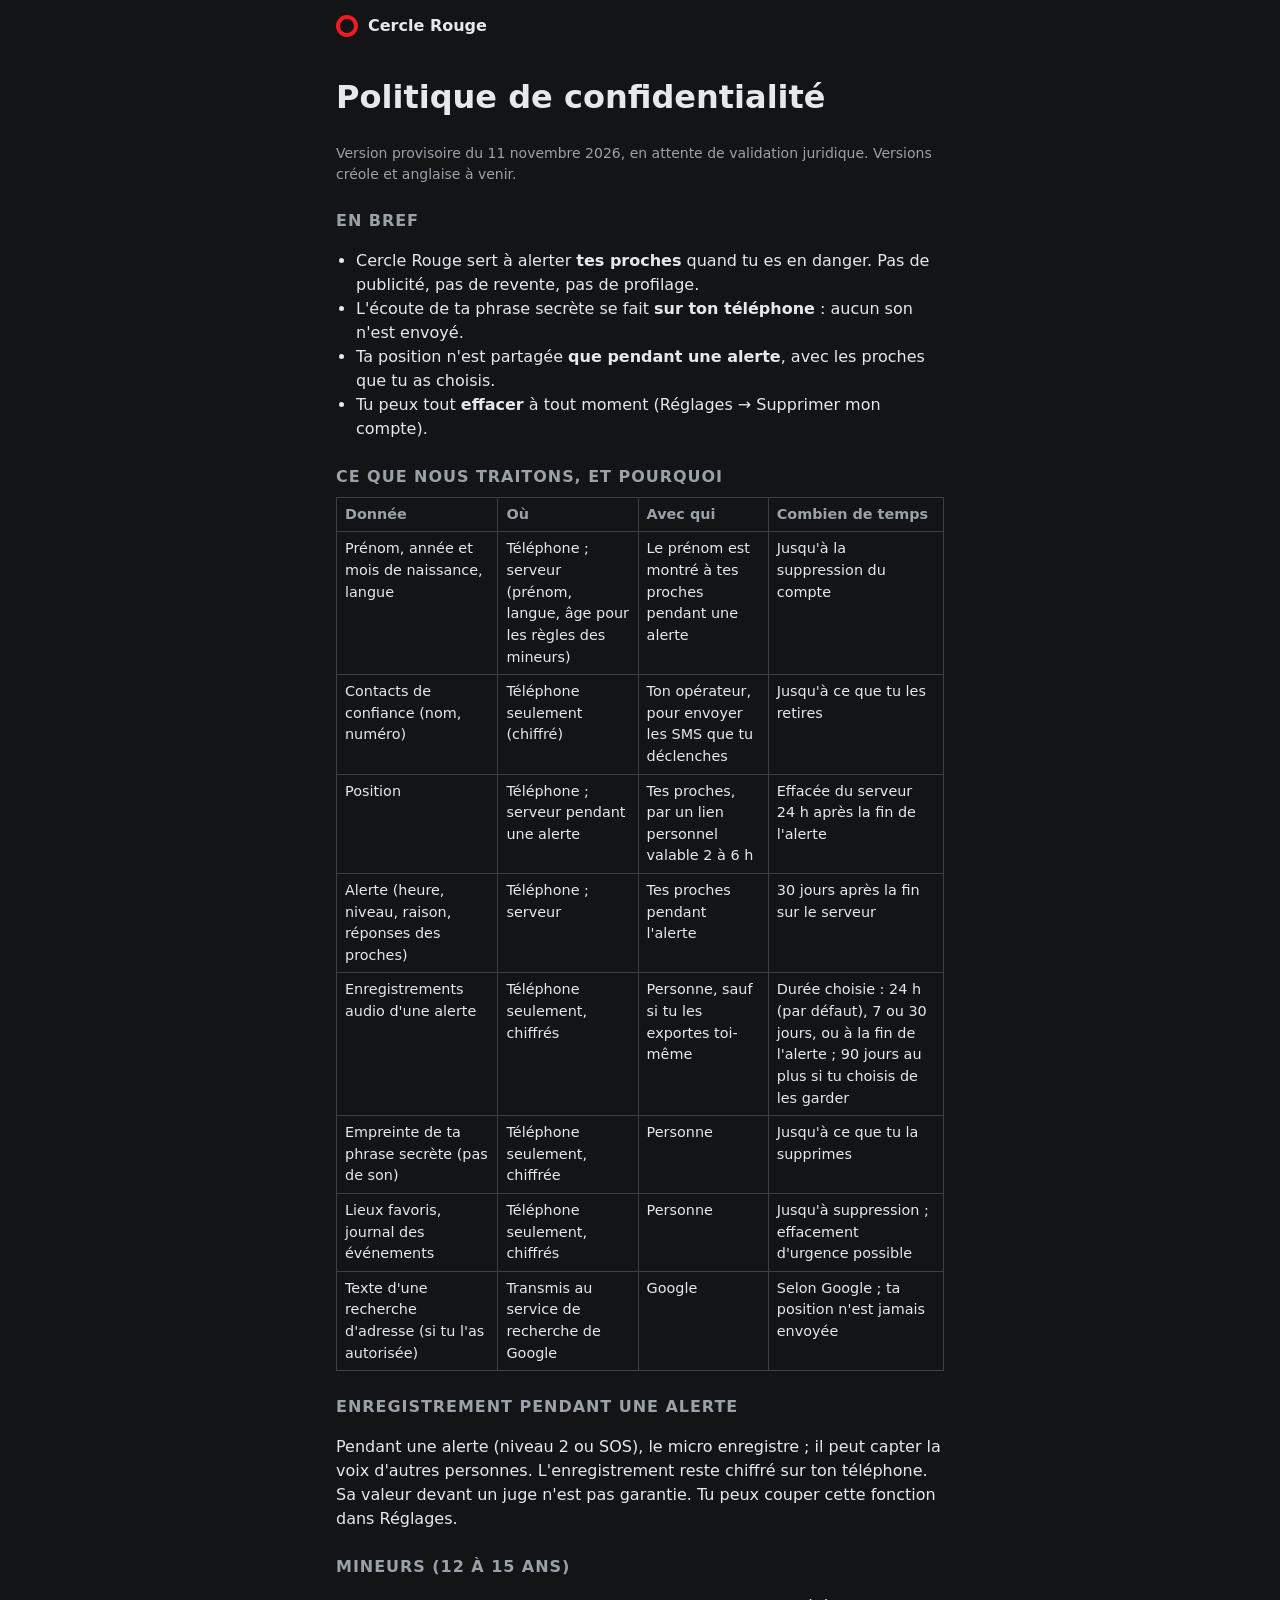
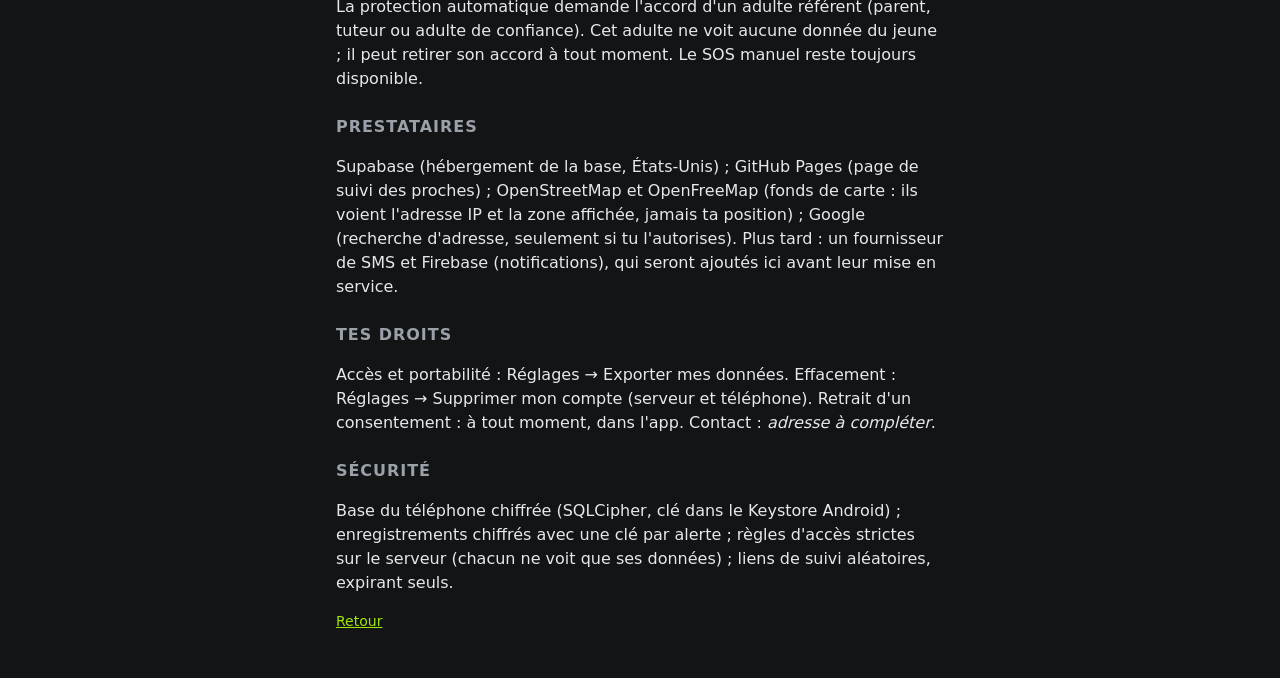
==== web/track/confidentialite.html @ b2c37a68 "Réglages, sécurité S7 (5 PIN faux → proches, biométrie, FLAG_SECURE, effacement d'urgence, guides ba" ====
<!doctype html>
<html lang="fr">
<head>
<meta charset="utf-8">
<meta name="viewport" content="width=device-width, initial-scale=1">
<meta name="referrer" content="no-referrer">
<meta http-equiv="Content-Security-Policy" content="default-src 'none'; style-src 'self'; base-uri 'none'; form-action 'none'">
<title>Cercle Rouge · Confidentialité</title>
<link rel="stylesheet" href="track.css">
</head>
<body>
<header class="top"><span class="logo" aria-hidden="true"></span><strong>Cercle Rouge</strong></header>
<main>
<h1>Politique de confidentialité</h1>
<p class="muted small">Version provisoire du 11 novembre 2026, en attente de validation juridique. Versions créole et anglaise à venir.</p>

<h2>En bref</h2>
<ul>
  <li>Cercle Rouge sert à alerter <strong>tes proches</strong> quand tu es en danger. Pas de publicité, pas de revente, pas de profilage.</li>
  <li>L'écoute de ta phrase secrète se fait <strong>sur ton téléphone</strong> : aucun son n'est envoyé.</li>
  <li>Ta position n'est partagée <strong>que pendant une alerte</strong>, avec les proches que tu as choisis.</li>
  <li>Tu peux tout <strong>effacer</strong> à tout moment (Réglages → Supprimer mon compte).</li>
</ul>

<h2>Ce que nous traitons, et pourquoi</h2>
<table>
  <tr><th>Donnée</th><th>Où</th><th>Avec qui</th><th>Combien de temps</th></tr>
  <tr><td>Prénom, année et mois de naissance, langue</td><td>Téléphone ; serveur (prénom, langue, âge pour les règles des mineurs)</td><td>Le prénom est montré à tes proches pendant une alerte</td><td>Jusqu'à la suppression du compte</td></tr>
  <tr><td>Contacts de confiance (nom, numéro)</td><td>Téléphone seulement (chiffré)</td><td>Ton opérateur, pour envoyer les SMS que tu déclenches</td><td>Jusqu'à ce que tu les retires</td></tr>
  <tr><td>Position</td><td>Téléphone ; serveur pendant une alerte</td><td>Tes proches, par un lien personnel valable 2 à 6 h</td><td>Effacée du serveur 24 h après la fin de l'alerte</td></tr>
  <tr><td>Alerte (heure, niveau, raison, réponses des proches)</td><td>Téléphone ; serveur</td><td>Tes proches pendant l'alerte</td><td>30 jours après la fin sur le serveur</td></tr>
  <tr><td>Enregistrements audio d'une alerte</td><td>Téléphone seulement, chiffrés</td><td>Personne, sauf si tu les exportes toi-même</td><td>Durée choisie : 24 h (par défaut), 7 ou 30 jours, ou à la fin de l'alerte ; 90 jours au plus si tu choisis de les garder</td></tr>
  <tr><td>Empreinte de ta phrase secrète (pas de son)</td><td>Téléphone seulement, chiffrée</td><td>Personne</td><td>Jusqu'à ce que tu la supprimes</td></tr>
  <tr><td>Lieux favoris, journal des événements</td><td>Téléphone seulement, chiffrés</td><td>Personne</td><td>Jusqu'à suppression ; effacement d'urgence possible</td></tr>
  <tr><td>Texte d'une recherche d'adresse (si tu l'as autorisée)</td><td>Transmis au service de recherche de Google</td><td>Google</td><td>Selon Google ; ta position n'est jamais envoyée</td></tr>
</table>

<h2>Enregistrement pendant une alerte</h2>
<p>Pendant une alerte (niveau 2 ou SOS), le micro enregistre ; il peut capter la voix d'autres personnes. L'enregistrement reste chiffré sur ton téléphone. Sa valeur devant un juge n'est pas garantie. Tu peux couper cette fonction dans Réglages.</p>

<h2>Mineurs (12 à 15 ans)</h2>
<p>La protection automatique demande l'accord d'un adulte référent (parent, tuteur ou adulte de confiance). Cet adulte ne voit aucune donnée du jeune ; il peut retirer son accord à tout moment. Le SOS manuel reste toujours disponible.</p>

<h2>Prestataires</h2>
<p>Supabase (hébergement de la base, États-Unis) ; GitHub Pages (page de suivi des proches) ; OpenStreetMap et OpenFreeMap (fonds de carte : ils voient l'adresse IP et la zone affichée, jamais ta position) ; Google (recherche d'adresse, seulement si tu l'autorises). Plus tard : un fournisseur de SMS et Firebase (notifications), qui seront ajoutés ici avant leur mise en service.</p>

<h2>Tes droits</h2>
<p>Accès et portabilité : Réglages → Exporter mes données. Effacement : Réglages → Supprimer mon compte (serveur et téléphone). Retrait d'un consentement : à tout moment, dans l'app. Contact : <em>adresse à compléter</em>.</p>

<h2>Sécurité</h2>
<p>Base du téléphone chiffrée (SQLCipher, clé dans le Keystore Android) ; enregistrements chiffrés avec une clé par alerte ; règles d'accès strictes sur le serveur (chacun ne voit que ses données) ; liens de suivi aléatoires, expirant seuls.</p>

<p class="muted small"><a href="./">Retour</a></p>
</main>
</body>
</html>
---- web/track/track.css ----
:root {
  --bg: #121416;
  --raised: #1b1e21;
  --ink: #e6e8ea;
  --muted: #9ba1a8;
  --line: #3a3f45;
  --lime: #a0e705;
  --on-lime: #0e1012;
  --danger: #ff6b5a;
  --warn: #ffd23f;
  --red: #ed1b24;
}
* { box-sizing: border-box; }
html, body { margin: 0; background: var(--bg); color: var(--ink); }
body {
  font: 16px/1.5 system-ui, -apple-system, "Segoe UI", Roboto, sans-serif;
  max-width: 640px; margin: 0 auto; padding: 0 16px 32px;
}
.top { display: flex; align-items: center; gap: 10px; padding: 14px 0; }
.logo { width: 22px; height: 22px; border-radius: 50%; border: 4px solid var(--red); }
.langs { margin-left: auto; display: flex; gap: 4px; }
.langs button {
  min-width: 44px; min-height: 44px; background: transparent; color: var(--muted);
  border: 2px solid var(--line); font-weight: 700; cursor: pointer;
}
.langs button[aria-pressed="true"] { color: var(--lime); border-color: var(--lime); }
.banner { padding: 16px; border: 2px solid var(--line); background: var(--raised); margin-bottom: 16px; }
.banner h1 { font-size: 1.35rem; margin: 0 0 4px; line-height: 1.3; }
.banner p { margin: 0; color: var(--muted); }
.banner.alert { border-color: var(--danger); }
.banner.alert h1 { color: var(--danger); }
.banner.verify { border-color: var(--warn); }
.banner.verify h1 { color: var(--warn); }
.banner.done { border-color: var(--lime); }
.banner.done h1 { color: var(--lime); }
.map { height: 300px; border: 2px solid var(--line); background: #222; }
.muted { color: var(--muted); }
.small { font-size: .875rem; }
a { color: var(--lime); }
.actions { display: grid; gap: 10px; margin: 16px 0 8px; }
.btn {
  display: flex; align-items: center; justify-content: center; min-height: 56px; padding: 0 16px;
  font: inherit; font-weight: 700; text-transform: uppercase; letter-spacing: .04em; text-align: center;
  text-decoration: none; border: 2px solid transparent; cursor: pointer;
}
.btn:focus-visible, .langs button:focus-visible, a:focus-visible { outline: 3px solid var(--warn); outline-offset: 2px; }
.btn.lime { background: var(--lime); color: var(--on-lime); }
.btn.danger { background: var(--danger); color: var(--on-lime); }
.btn.outline { background: var(--raised); color: var(--ink); border-color: var(--line); }
.btn[disabled] { opacity: .5; cursor: default; }
h2 { font-size: 1rem; text-transform: uppercase; letter-spacing: .06em; color: var(--muted); margin: 24px 0 8px; }
#events { list-style: none; padding: 0; margin: 0; border-left: 2px solid var(--line); }
#events li { padding: 4px 0 4px 12px; }
#events time { color: var(--muted); font-variant-numeric: tabular-nums; margin-right: 8px; }
@media (prefers-reduced-motion: no-preference) {
  .banner.alert { animation: pulse 2s ease-in-out infinite; }
  @keyframes pulse { 50% { border-color: var(--line); } }
}
table { width: 100%; border-collapse: collapse; font-size: .9rem; margin: 8px 0 16px; display: block; overflow-x: auto; }
th, td { border: 1px solid var(--line); padding: 6px 8px; text-align: left; vertical-align: top; }
th { color: var(--muted); }
ul { padding-left: 20px; }
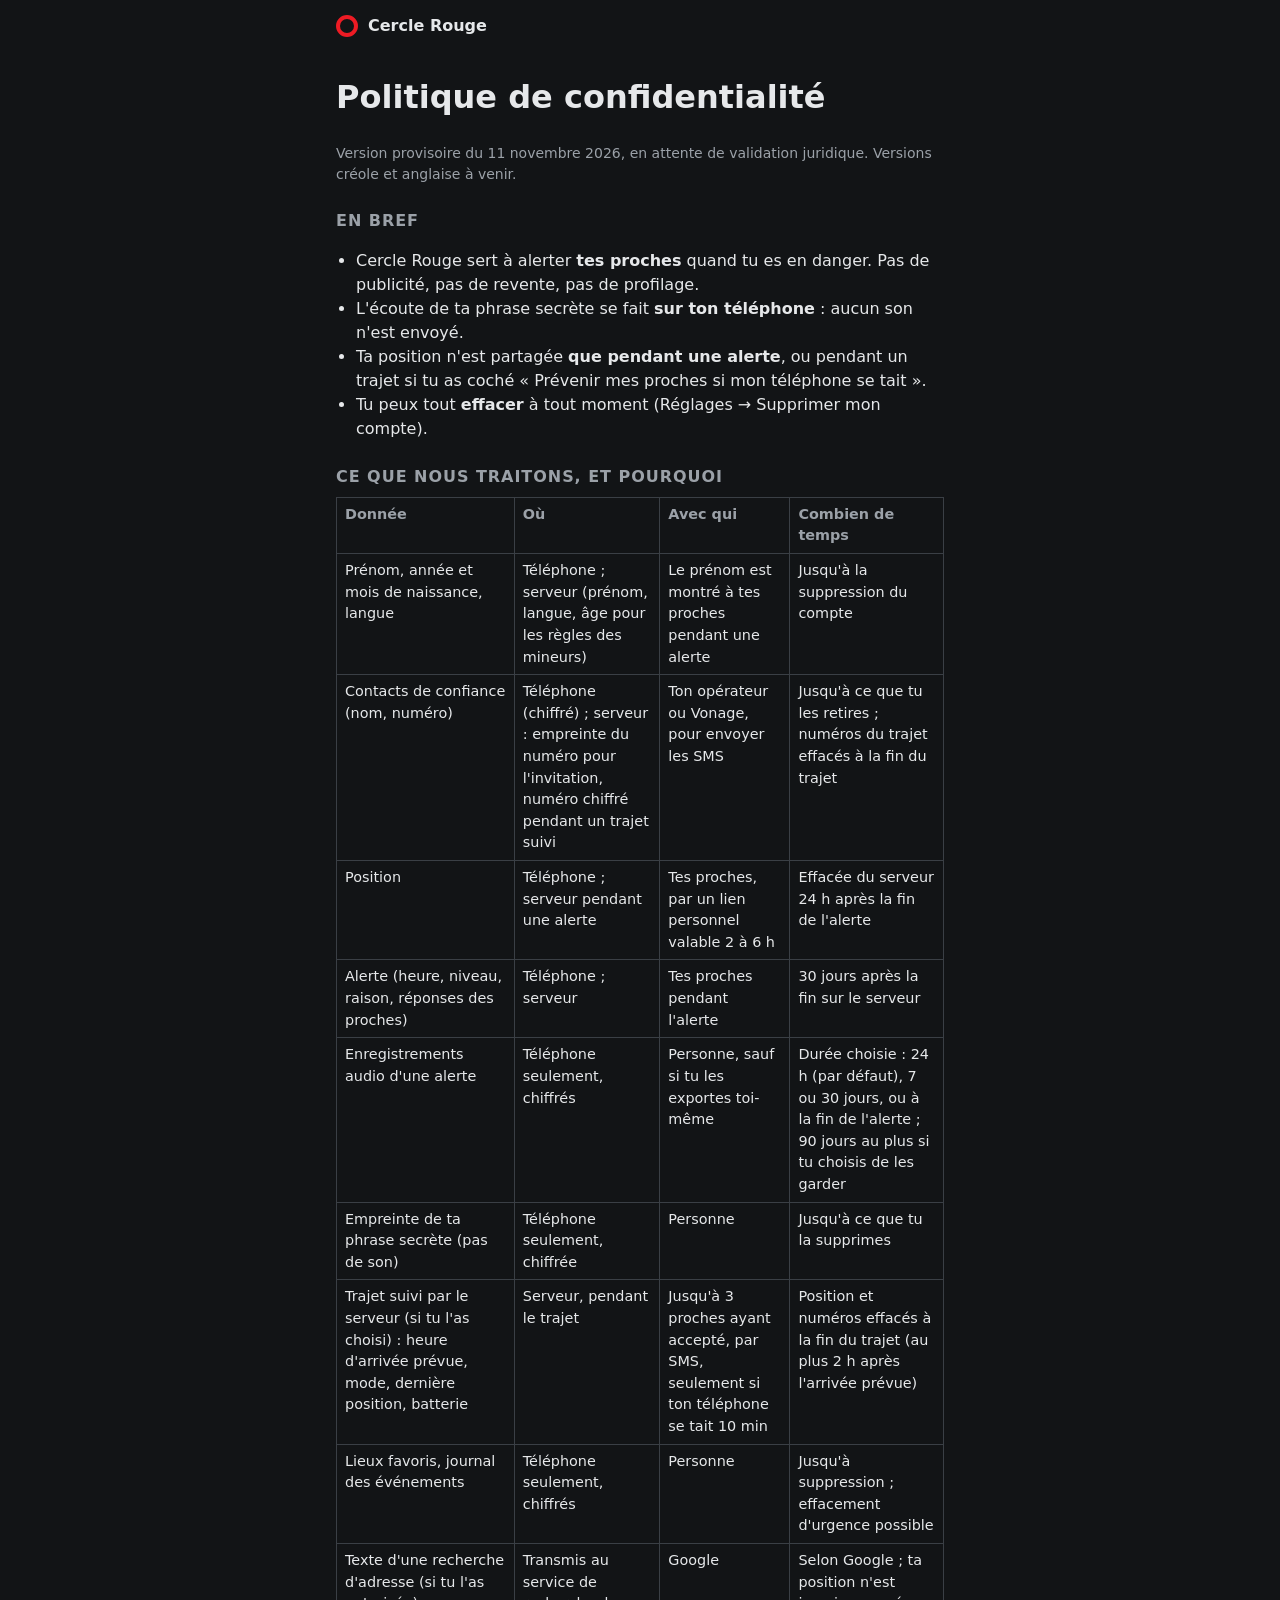
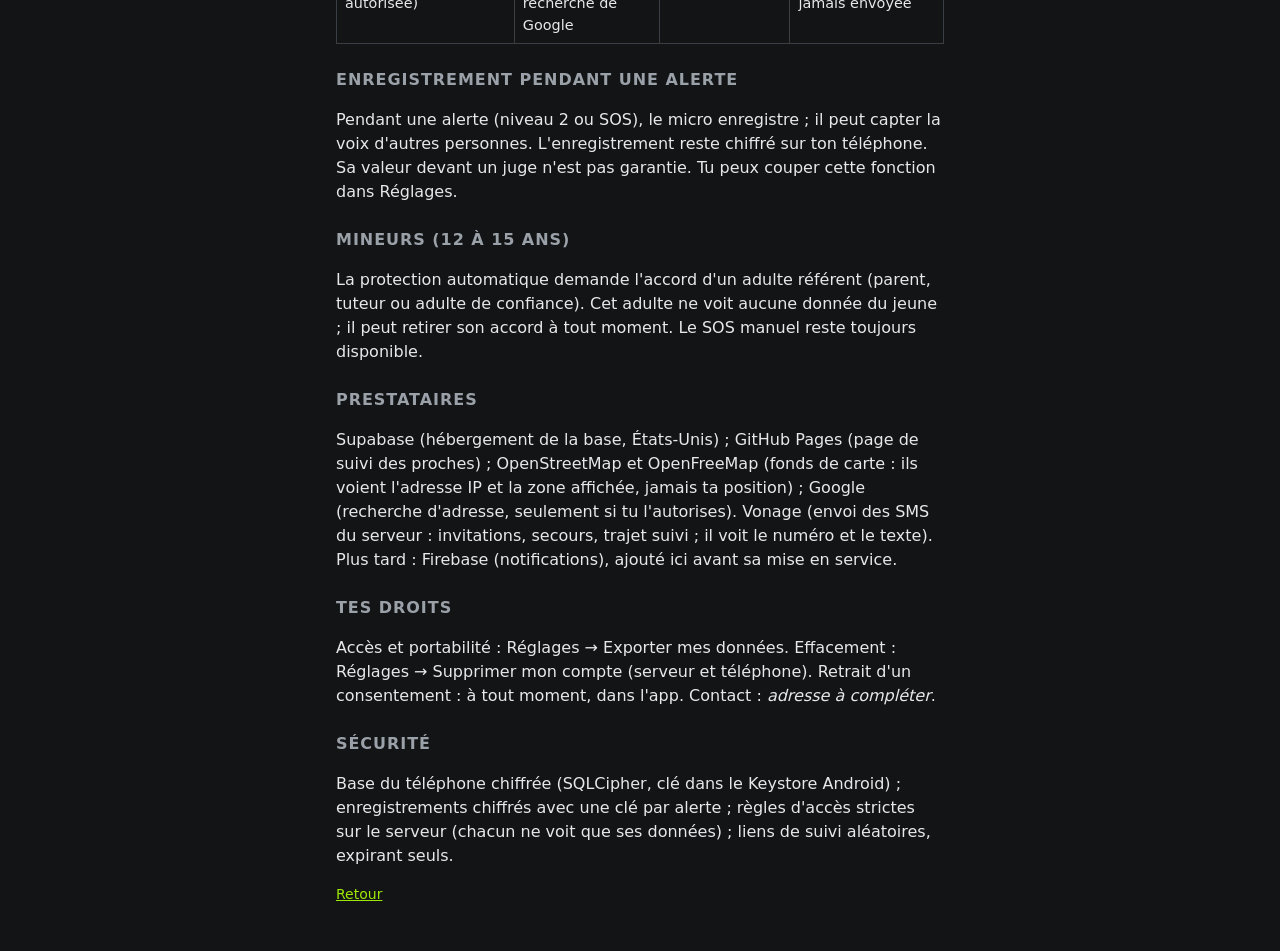
==== commit bfdacf0d: "S4 · ADR-0024 surveillance de trajet par le serveur, suivi et politique de confidentialité (Vonage, " ====
--- a/web/track/confidentialite.html
+++ b/web/track/confidentialite.html
@@ -18,7 +18,7 @@
 <ul>
   <li>Cercle Rouge sert à alerter <strong>tes proches</strong> quand tu es en danger. Pas de publicité, pas de revente, pas de profilage.</li>
   <li>L'écoute de ta phrase secrète se fait <strong>sur ton téléphone</strong> : aucun son n'est envoyé.</li>
-  <li>Ta position n'est partagée <strong>que pendant une alerte</strong>, avec les proches que tu as choisis.</li>
+  <li>Ta position n'est partagée <strong>que pendant une alerte</strong>, ou pendant un trajet si tu as coché « Prévenir mes proches si mon téléphone se tait ».</li>
   <li>Tu peux tout <strong>effacer</strong> à tout moment (Réglages → Supprimer mon compte).</li>
 </ul>
 
@@ -26,11 +26,12 @@
 <table>
   <tr><th>Donnée</th><th>Où</th><th>Avec qui</th><th>Combien de temps</th></tr>
   <tr><td>Prénom, année et mois de naissance, langue</td><td>Téléphone ; serveur (prénom, langue, âge pour les règles des mineurs)</td><td>Le prénom est montré à tes proches pendant une alerte</td><td>Jusqu'à la suppression du compte</td></tr>
-  <tr><td>Contacts de confiance (nom, numéro)</td><td>Téléphone seulement (chiffré)</td><td>Ton opérateur, pour envoyer les SMS que tu déclenches</td><td>Jusqu'à ce que tu les retires</td></tr>
+  <tr><td>Contacts de confiance (nom, numéro)</td><td>Téléphone (chiffré) ; serveur : empreinte du numéro pour l'invitation, numéro chiffré pendant un trajet suivi</td><td>Ton opérateur ou Vonage, pour envoyer les SMS</td><td>Jusqu'à ce que tu les retires ; numéros du trajet effacés à la fin du trajet</td></tr>
   <tr><td>Position</td><td>Téléphone ; serveur pendant une alerte</td><td>Tes proches, par un lien personnel valable 2 à 6 h</td><td>Effacée du serveur 24 h après la fin de l'alerte</td></tr>
   <tr><td>Alerte (heure, niveau, raison, réponses des proches)</td><td>Téléphone ; serveur</td><td>Tes proches pendant l'alerte</td><td>30 jours après la fin sur le serveur</td></tr>
   <tr><td>Enregistrements audio d'une alerte</td><td>Téléphone seulement, chiffrés</td><td>Personne, sauf si tu les exportes toi-même</td><td>Durée choisie : 24 h (par défaut), 7 ou 30 jours, ou à la fin de l'alerte ; 90 jours au plus si tu choisis de les garder</td></tr>
   <tr><td>Empreinte de ta phrase secrète (pas de son)</td><td>Téléphone seulement, chiffrée</td><td>Personne</td><td>Jusqu'à ce que tu la supprimes</td></tr>
+  <tr><td>Trajet suivi par le serveur (si tu l'as choisi) : heure d'arrivée prévue, mode, dernière position, batterie</td><td>Serveur, pendant le trajet</td><td>Jusqu'à 3 proches ayant accepté, par SMS, seulement si ton téléphone se tait 10 min</td><td>Position et numéros effacés à la fin du trajet (au plus 2 h après l'arrivée prévue)</td></tr>
   <tr><td>Lieux favoris, journal des événements</td><td>Téléphone seulement, chiffrés</td><td>Personne</td><td>Jusqu'à suppression ; effacement d'urgence possible</td></tr>
   <tr><td>Texte d'une recherche d'adresse (si tu l'as autorisée)</td><td>Transmis au service de recherche de Google</td><td>Google</td><td>Selon Google ; ta position n'est jamais envoyée</td></tr>
 </table>
@@ -42,7 +43,7 @@
 <p>La protection automatique demande l'accord d'un adulte référent (parent, tuteur ou adulte de confiance). Cet adulte ne voit aucune donnée du jeune ; il peut retirer son accord à tout moment. Le SOS manuel reste toujours disponible.</p>
 
 <h2>Prestataires</h2>
-<p>Supabase (hébergement de la base, États-Unis) ; GitHub Pages (page de suivi des proches) ; OpenStreetMap et OpenFreeMap (fonds de carte : ils voient l'adresse IP et la zone affichée, jamais ta position) ; Google (recherche d'adresse, seulement si tu l'autorises). Plus tard : un fournisseur de SMS et Firebase (notifications), qui seront ajoutés ici avant leur mise en service.</p>
+<p>Supabase (hébergement de la base, États-Unis) ; GitHub Pages (page de suivi des proches) ; OpenStreetMap et OpenFreeMap (fonds de carte : ils voient l'adresse IP et la zone affichée, jamais ta position) ; Google (recherche d'adresse, seulement si tu l'autorises). Vonage (envoi des SMS du serveur : invitations, secours, trajet suivi ; il voit le numéro et le texte). Plus tard : Firebase (notifications), ajouté ici avant sa mise en service.</p>
 
 <h2>Tes droits</h2>
 <p>Accès et portabilité : Réglages → Exporter mes données. Effacement : Réglages → Supprimer mon compte (serveur et téléphone). Retrait d'un consentement : à tout moment, dans l'app. Contact : <em>adresse à compléter</em>.</p>
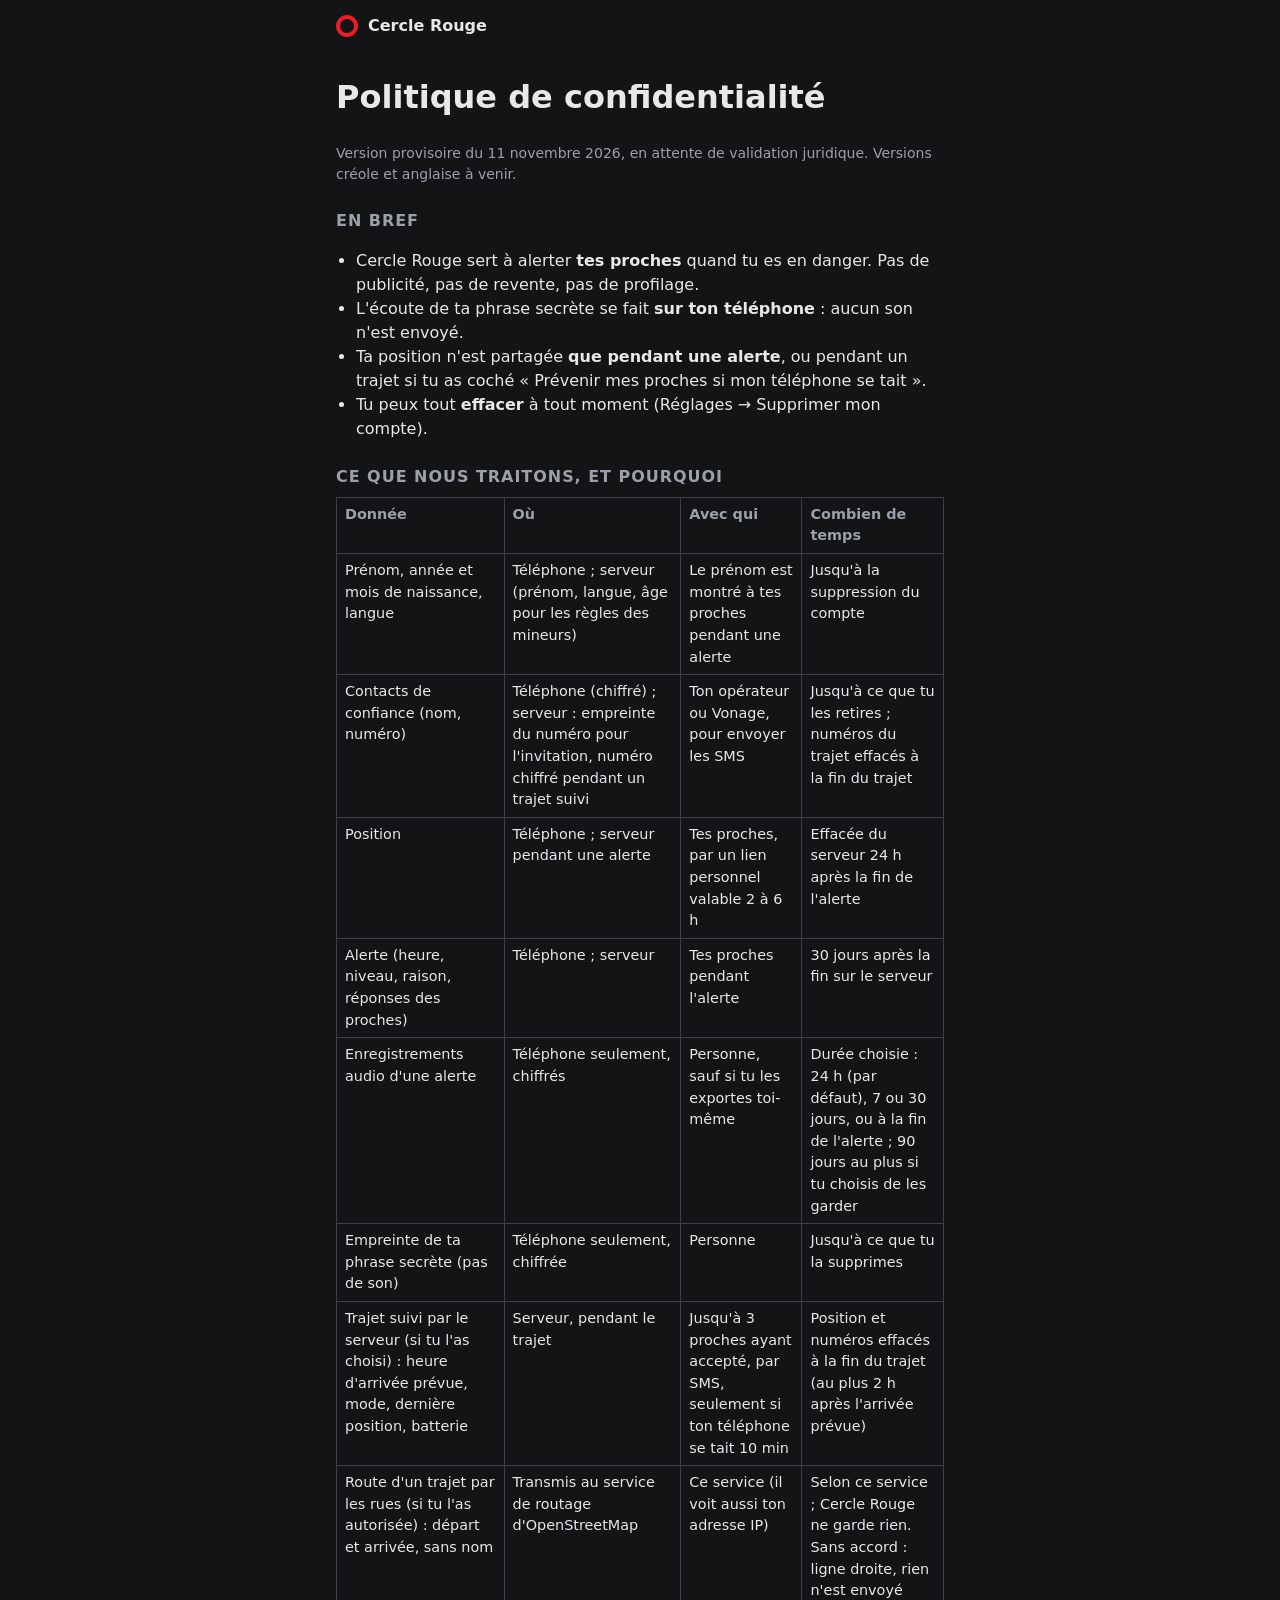
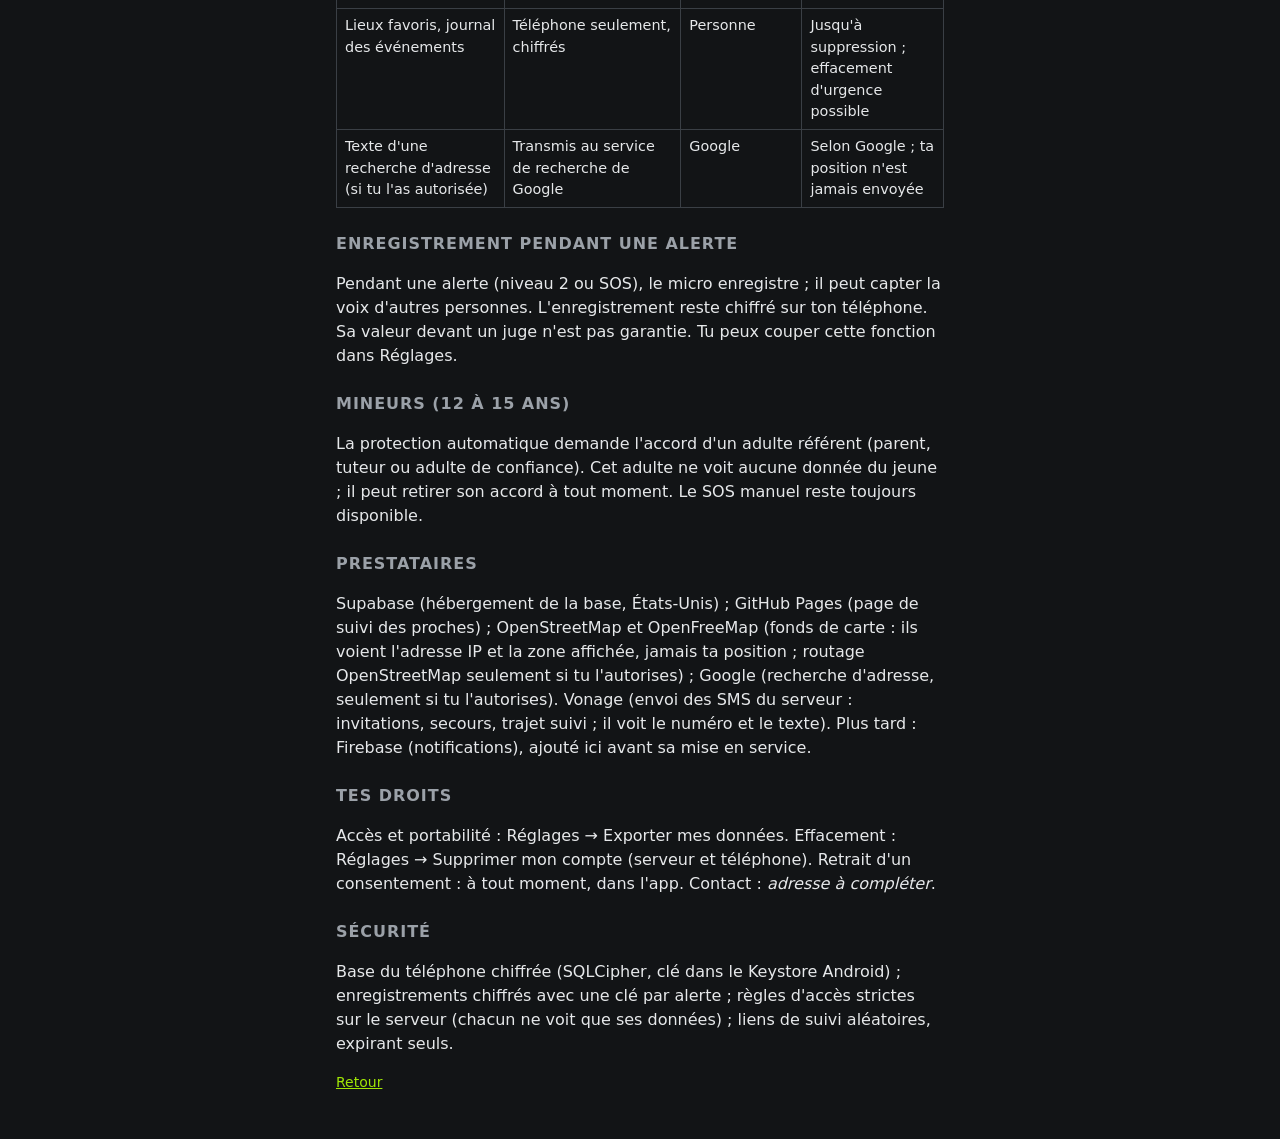
==== commit 5af88c71: "Accueil : carte réduite, visualiseurs d'écoute et d'analyse, bouton ON en haut à droite, boutons col" ====
--- a/web/track/confidentialite.html
+++ b/web/track/confidentialite.html
@@ -32,6 +32,7 @@
   <tr><td>Enregistrements audio d'une alerte</td><td>Téléphone seulement, chiffrés</td><td>Personne, sauf si tu les exportes toi-même</td><td>Durée choisie : 24 h (par défaut), 7 ou 30 jours, ou à la fin de l'alerte ; 90 jours au plus si tu choisis de les garder</td></tr>
   <tr><td>Empreinte de ta phrase secrète (pas de son)</td><td>Téléphone seulement, chiffrée</td><td>Personne</td><td>Jusqu'à ce que tu la supprimes</td></tr>
   <tr><td>Trajet suivi par le serveur (si tu l'as choisi) : heure d'arrivée prévue, mode, dernière position, batterie</td><td>Serveur, pendant le trajet</td><td>Jusqu'à 3 proches ayant accepté, par SMS, seulement si ton téléphone se tait 10 min</td><td>Position et numéros effacés à la fin du trajet (au plus 2 h après l'arrivée prévue)</td></tr>
+  <tr><td>Route d'un trajet par les rues (si tu l'as autorisée) : départ et arrivée, sans nom</td><td>Transmis au service de routage d'OpenStreetMap</td><td>Ce service (il voit aussi ton adresse IP)</td><td>Selon ce service ; Cercle Rouge ne garde rien. Sans accord : ligne droite, rien n'est envoyé</td></tr>
   <tr><td>Lieux favoris, journal des événements</td><td>Téléphone seulement, chiffrés</td><td>Personne</td><td>Jusqu'à suppression ; effacement d'urgence possible</td></tr>
   <tr><td>Texte d'une recherche d'adresse (si tu l'as autorisée)</td><td>Transmis au service de recherche de Google</td><td>Google</td><td>Selon Google ; ta position n'est jamais envoyée</td></tr>
 </table>
@@ -43,7 +44,7 @@
 <p>La protection automatique demande l'accord d'un adulte référent (parent, tuteur ou adulte de confiance). Cet adulte ne voit aucune donnée du jeune ; il peut retirer son accord à tout moment. Le SOS manuel reste toujours disponible.</p>
 
 <h2>Prestataires</h2>
-<p>Supabase (hébergement de la base, États-Unis) ; GitHub Pages (page de suivi des proches) ; OpenStreetMap et OpenFreeMap (fonds de carte : ils voient l'adresse IP et la zone affichée, jamais ta position) ; Google (recherche d'adresse, seulement si tu l'autorises). Vonage (envoi des SMS du serveur : invitations, secours, trajet suivi ; il voit le numéro et le texte). Plus tard : Firebase (notifications), ajouté ici avant sa mise en service.</p>
+<p>Supabase (hébergement de la base, États-Unis) ; GitHub Pages (page de suivi des proches) ; OpenStreetMap et OpenFreeMap (fonds de carte : ils voient l'adresse IP et la zone affichée, jamais ta position ; routage OpenStreetMap seulement si tu l'autorises) ; Google (recherche d'adresse, seulement si tu l'autorises). Vonage (envoi des SMS du serveur : invitations, secours, trajet suivi ; il voit le numéro et le texte). Plus tard : Firebase (notifications), ajouté ici avant sa mise en service.</p>
 
 <h2>Tes droits</h2>
 <p>Accès et portabilité : Réglages → Exporter mes données. Effacement : Réglages → Supprimer mon compte (serveur et téléphone). Retrait d'un consentement : à tout moment, dans l'app. Contact : <em>adresse à compléter</em>.</p>
